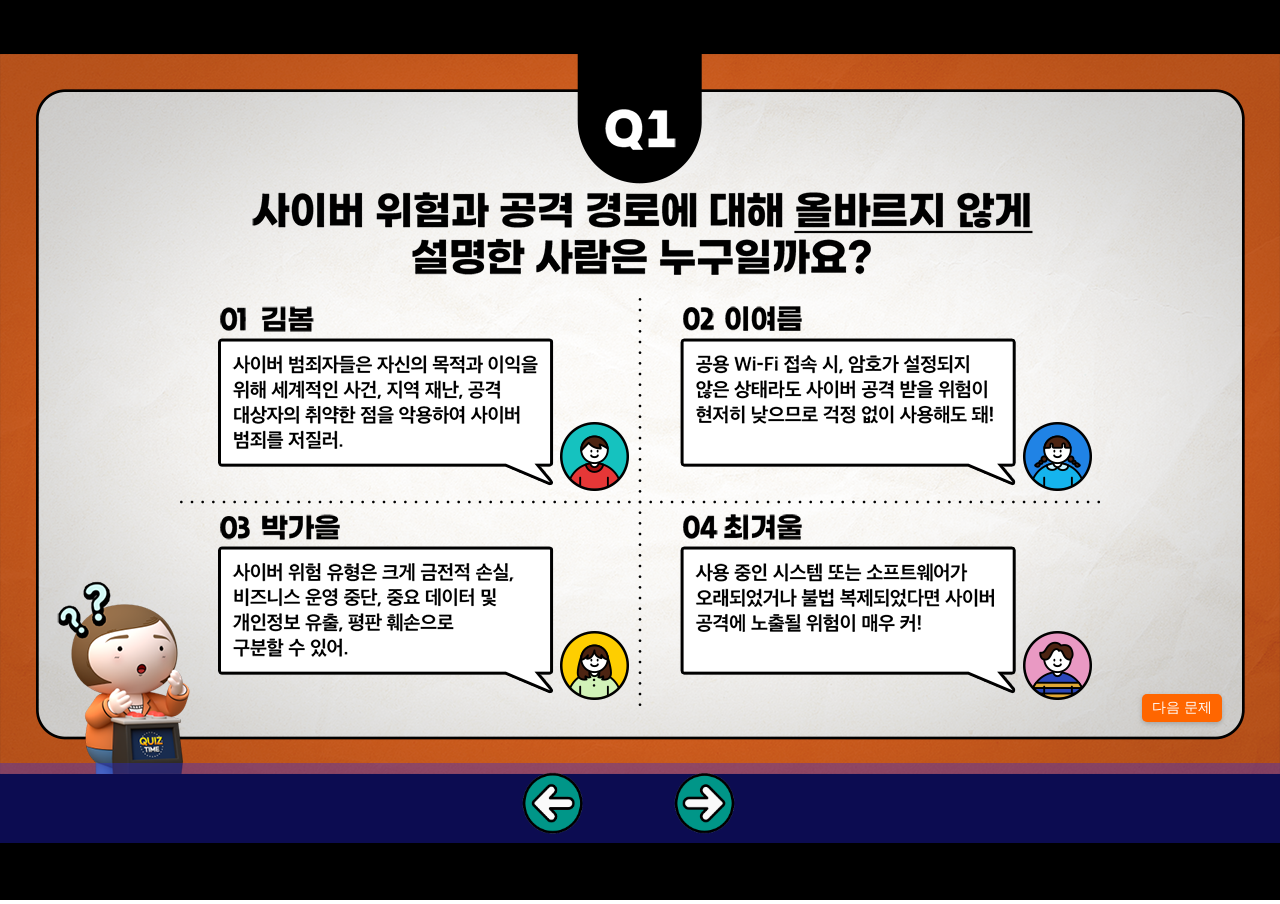
==== index.html @ 9b6e71da "index.html로 파일이름 변경" ====
<!DOCTYPE html>
<html lang="en">
<head>
    <meta charset="UTF-8">
    <meta name="viewport" content="width=device-width, initial-scale=1.0">
    <title>Quiz</title>

    <style>
         .quiz-container {
            display: none;
        }

        .quiz-container.active {
            display: block;
        }

        body {
            margin: 0;
            padding: 0;
        }

        iframe {
            width: 100%;
            height: 100vh;
            border: none;
        }

        .Chapter {
            position: fixed; 
            bottom: 57px; 
            left: 50%;
            transform: translateX(-50%);
            width: 1243px; 
            height: 80px; 
            background-color: hwb(240 15% 6% / 0.336);
            display: flex;
            justify-content: space-between;
            align-items: center;
            padding: 0 20px;
        }

        .prevchap, .nextchap {
            position: absolute;
            cursor: pointer;
            width: 60px;
            height: auto;
        }

        .prevchap {
            left: 524px;
            width: 60px;
        }

        .nextchap {
        left: 676px;
        width: 60px;
        }
    </style>
</head>

<body>

    <!--iframe -->
    <iframe id="quiz-frame" src="./chap1/quiz1.html"></iframe>

    <!-- 화살표 버튼 -->
    <div class="Chapter">
        <img src="./images/prevchap.png" alt="이전" onclick="goToPrevPage()" class="prevchap">
        <img src="./images/nextchap.png" alt="다음" onclick="goToNextPage()" class="nextchap">
    </div>

     <!-- 스크립트 -->
    <script>

         // 현재 퀴즈 화면의 인덱스를 관리
         const quizPages = [
            './chap1/quiz1.html',
            './chap2/quiz2.html',
            './chap3/quiz3.html',
            './chap4/quiz4.html',
            './chap5/quiz5.html',
            './chap6/quiz6.html'
        ];
        let currentPageIndex = 0;

        // 다음 페이지로 이동
        function goToNextPage() {
            currentPageIndex = (currentPageIndex + 1) % quizPages.length; // 순환 구조
            document.getElementById('quiz-frame').src = quizPages[currentPageIndex];
        }

        // 이전 페이지로 이동
        function goToPrevPage() {
            currentPageIndex =
                (currentPageIndex - 1 + quizPages.length) % quizPages.length; // 순환 구조
            document.getElementById('quiz-frame').src = quizPages[currentPageIndex];
        }
    </script>
</body>
</html>
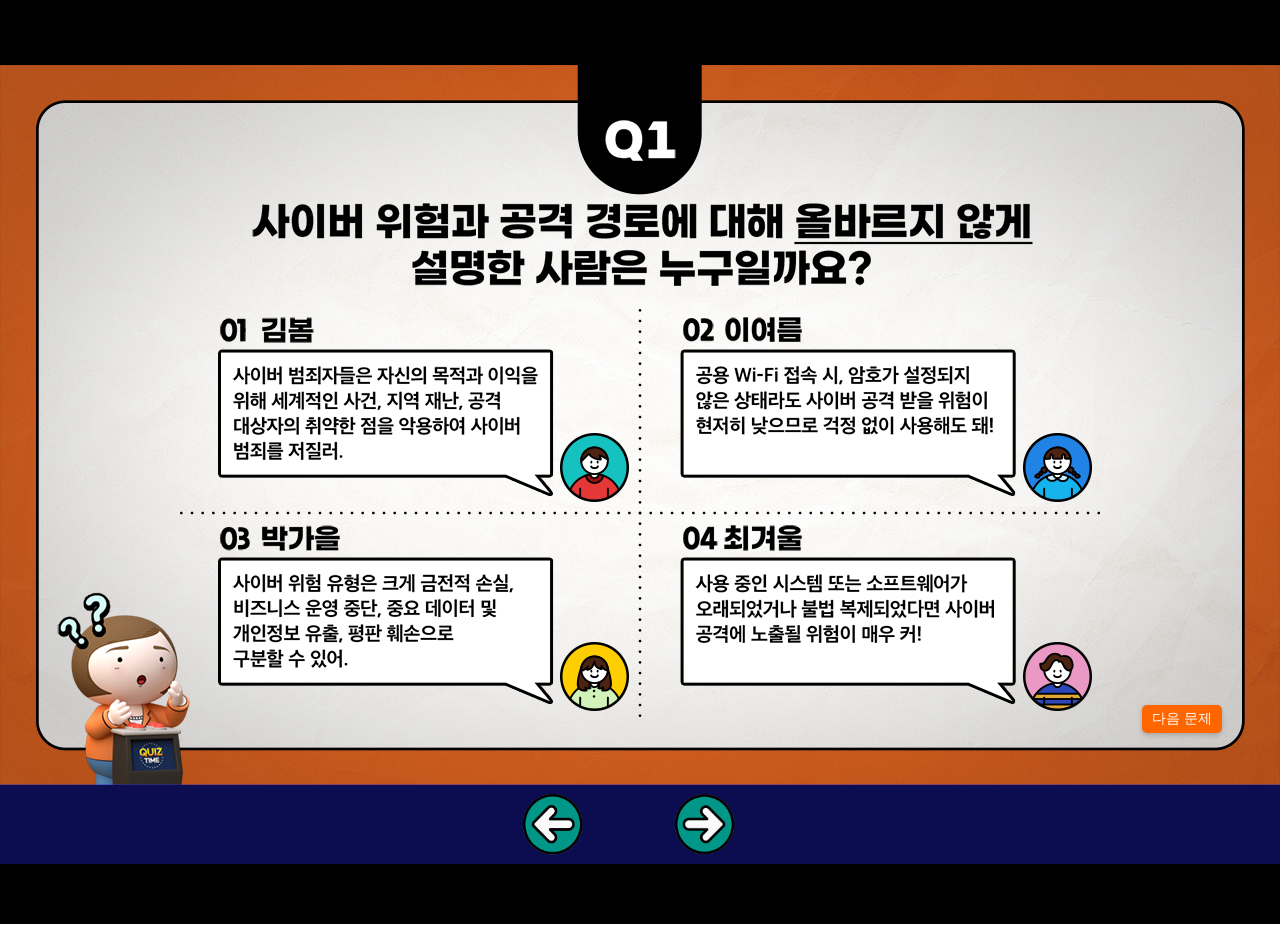
==== commit 87fd87a1: "Deploy to GitHub Pages" ====
--- a/index.html
+++ b/index.html
@@ -6,13 +6,6 @@
     <title>Quiz</title>
 
     <style>
-         .quiz-container {
-            display: none;
-        }
-
-        .quiz-container.active {
-            display: block;
-        }
 
         body {
             margin: 0;
@@ -21,13 +14,13 @@
 
         iframe {
             width: 100%;
-            height: 100vh;
+            height: 924px;
             border: none;
         }
 
         .Chapter {
-            position: fixed; 
-            bottom: 57px; 
+            position: absolute; 
+            margin-top: -144px;
             left: 50%;
             transform: translateX(-50%);
             width: 1243px; 
